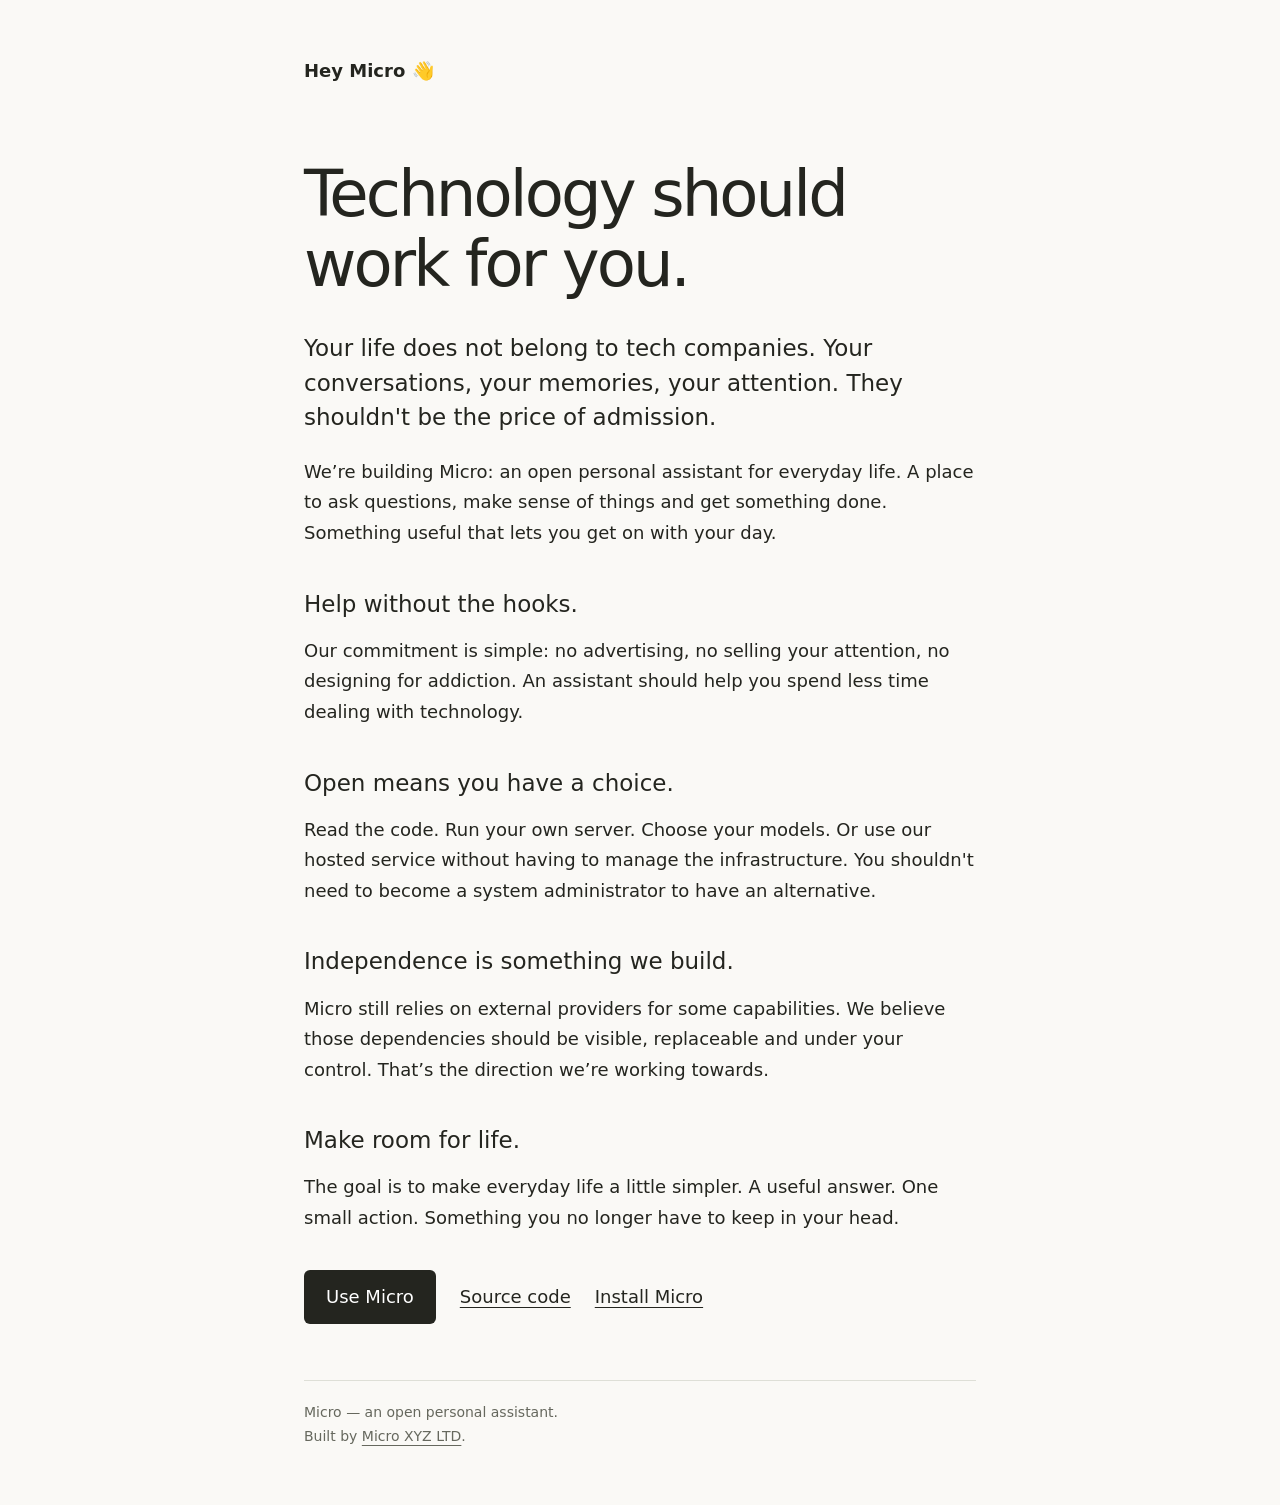
==== index.html @ 42de1020 "." ====
<!DOCTYPE html>
<html lang="en">
<head>
  <meta charset="utf-8">
  <meta name="viewport" content="width=device-width, initial-scale=1">
  <meta name="description" content="An open personal assistant. Technology that works for you.">
  <title>Hey Micro 👋</title>
  <style>
    * { box-sizing: border-box; }
    body {
      margin: 0;
      background: #faf9f6;
      color: #24251f;
      font: 18px/1.7 system-ui, -apple-system, sans-serif;
    }
    main { max-width: 720px; margin: auto; padding: 56px 24px; }
    header { margin-bottom: 72px; font-weight: 600; }
    h1 {
      font-size: clamp(40px, 8vw, 64px);
      font-weight: 500;
      line-height: 1.1;
      letter-spacing: -.045em;
      margin: 0 0 32px;
    }
    h2 { font-size: 23px; font-weight: 500; margin: 36px 0 12px; }
    p { margin: 0 0 22px; }
    a { color: inherit; text-underline-offset: 4px; }
    a:focus-visible { outline: 2px solid #496348; outline-offset: 5px; }
    .lead { font-size: 23px; line-height: 1.5; }
    .actions { display: flex; flex-wrap: wrap; gap: 16px 24px; align-items: center; margin-top: 36px; }
    .button {
      padding: 12px 22px;
      background: #24251f;
      color: white;
      border-radius: 6px;
      text-decoration: none;
    }
    .button:hover { background: #45473c; }
    footer {
      margin-top: 56px;
      padding-top: 20px;
      border-top: 1px solid #dedfd7;
      font-size: 14px;
      color: #66685e;
    }
    @media (max-width: 600px) {
      main { padding: 32px 22px; }
      header { margin-bottom: 48px; }
    }
  </style>
</head>
<body>
  <main>
    <header>Hey Micro 👋</header>

    <h1>Technology should<br>work for you.</h1>

    <p class="lead">
      Your life does not belong to tech companies. Your conversations, your memories,
      your attention. They shouldn't be the price of admission.
    </p>

    <p>
      We’re building Micro: an open personal assistant for everyday life.
      A place to ask questions, make sense of things and get something done.
      Something useful that lets you get on with your day.
    </p>

    <h2>Help without the hooks.</h2>
    <p>
      Our commitment is simple: no advertising, no selling your attention,
      no designing for addiction. An assistant should help you spend less
      time dealing with technology.
    </p>

    <h2>Open means you have a choice.</h2>
    <p>
      Read the code. Run your own server. Choose your models.
      Or use our hosted service without having to manage the infrastructure.
      You shouldn't need to become a system administrator to have an alternative.
    </p>

    <h2>Independence is something we build.</h2>
    <p>
      Micro still relies on external providers for some capabilities.
      We believe those dependencies should be visible, replaceable and
      under your control. That’s the direction we’re working towards.
    </p>

    <h2>Make room for life.</h2>
    <p>
      The goal is to make everyday life a little simpler.
      A useful answer. One small action. Something you no longer
      have to keep in your head.
    </p>

    <div class="actions">
      <a class="button" href="https://micro.mu">Use Micro</a>
      <a href="https://github.com/micro/mu">Source code</a>
      <a href="https://micro.mu/install">Install Micro</a>
    </div>

    <footer>
      Micro — an open personal assistant.<br>
      Built by <a href="https://micro.mu/about">Micro XYZ LTD</a>.
    </footer>
  </main>
</body>
</html>
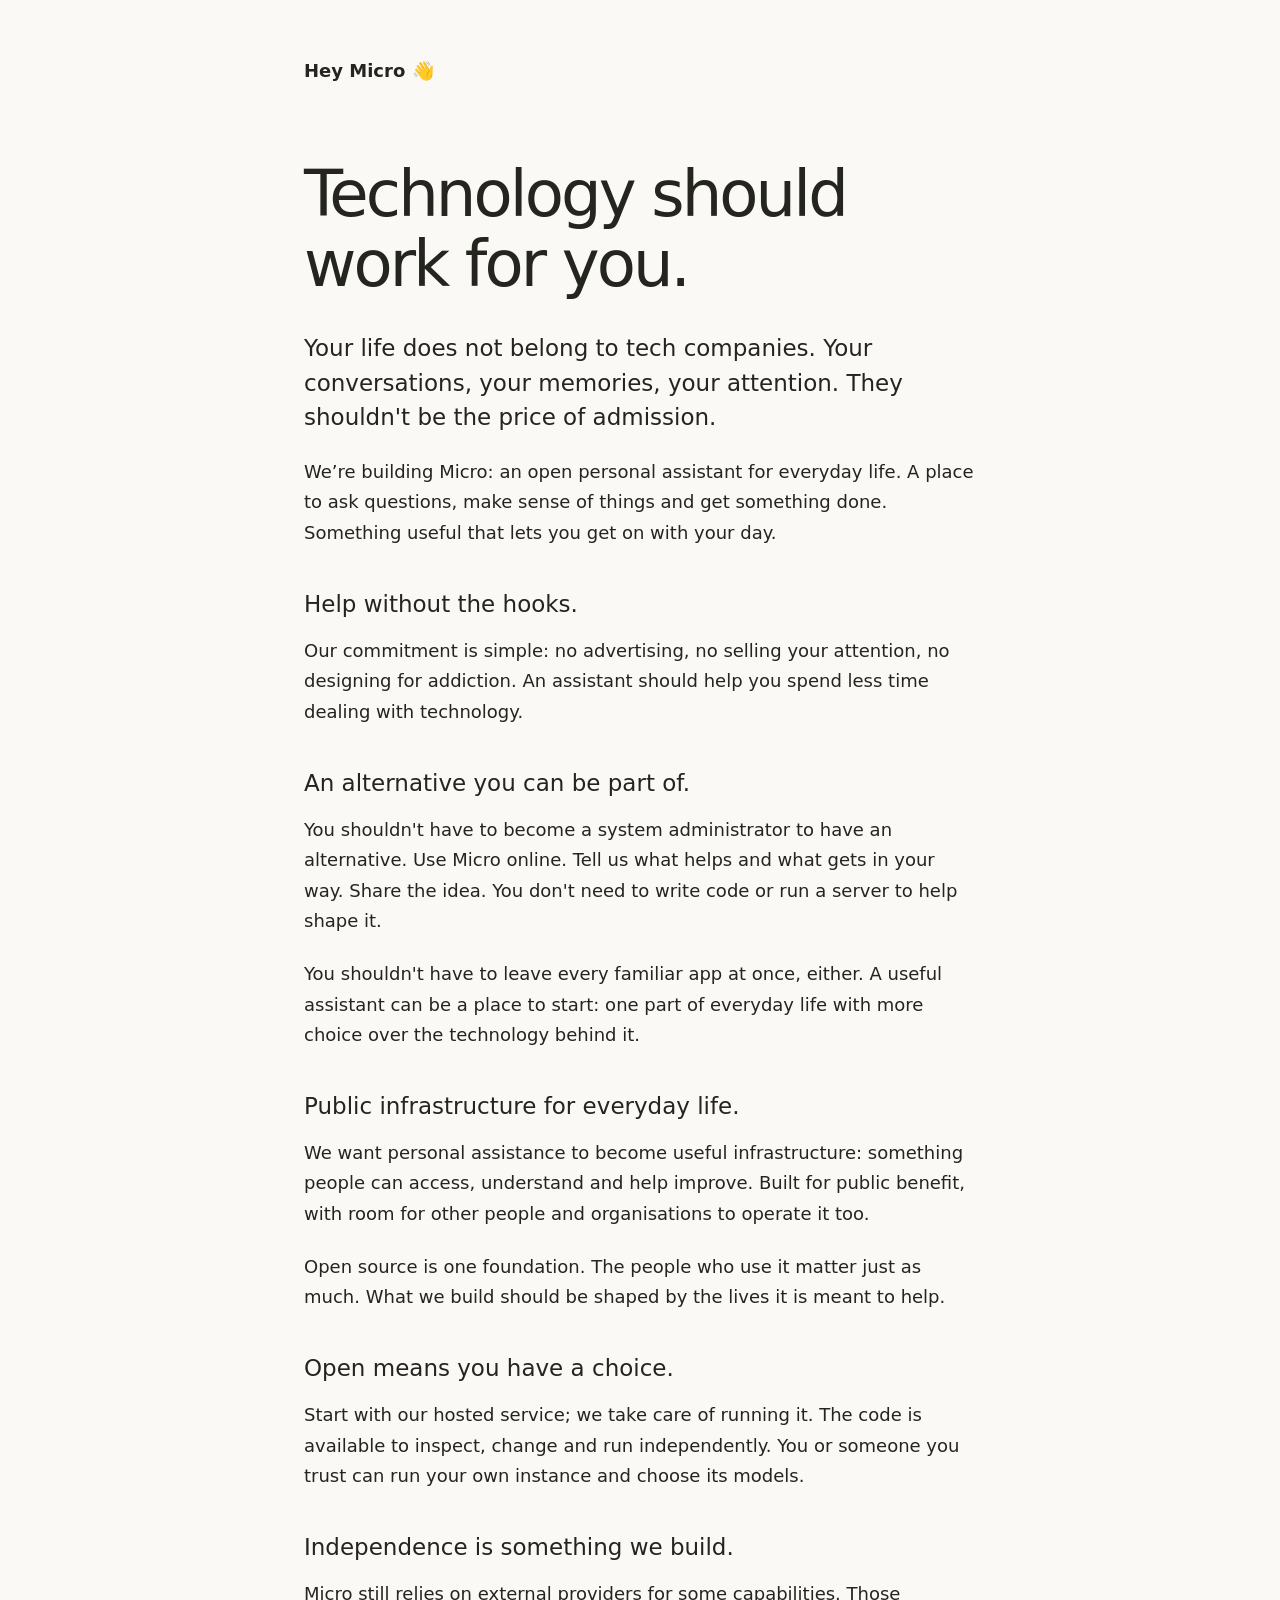
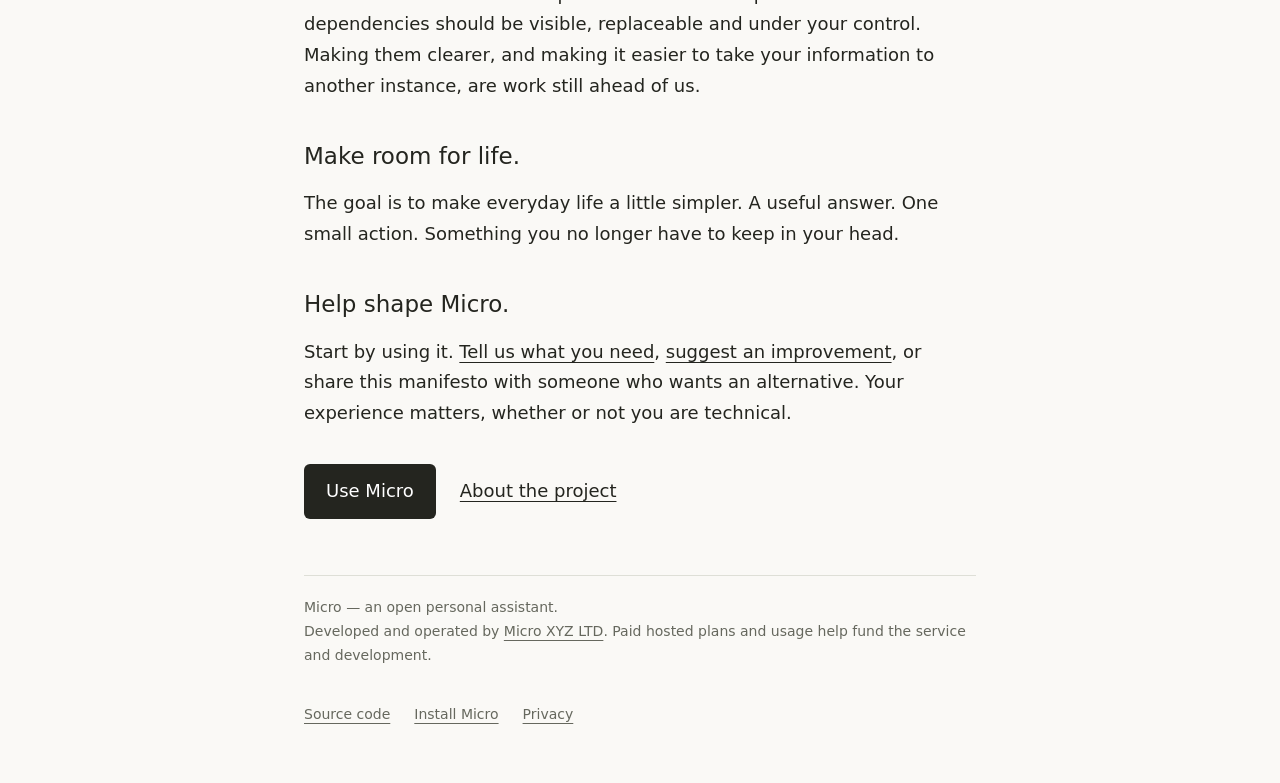
==== commit f89f247c: "Invite participation in Micro's public-benefit vision" ====
--- a/index.html
+++ b/index.html
@@ -73,18 +73,42 @@
       time dealing with technology.
     </p>
 
+    <h2>An alternative you can be part of.</h2>
+    <p>
+      You shouldn't have to become a system administrator to have an alternative.
+      Use Micro online. Tell us what helps and what gets in your way. Share the
+      idea. You don't need to write code or run a server to help shape it.
+    </p>
+    <p>
+      You shouldn't have to leave every familiar app at once, either. A useful
+      assistant can be a place to start: one part of everyday life with more
+      choice over the technology behind it.
+    </p>
+
+    <h2>Public infrastructure for everyday life.</h2>
+    <p>
+      We want personal assistance to become useful infrastructure: something
+      people can access, understand and help improve. Built for public benefit,
+      with room for other people and organisations to operate it too.
+    </p>
+    <p>
+      Open source is one foundation. The people who use it matter just as much.
+      What we build should be shaped by the lives it is meant to help.
+    </p>
+
     <h2>Open means you have a choice.</h2>
     <p>
-      Read the code. Run your own server. Choose your models.
-      Or use our hosted service without having to manage the infrastructure.
-      You shouldn't need to become a system administrator to have an alternative.
+      Start with our hosted service; we take care of running it. The code is
+      available to inspect, change and run independently. You or someone you
+      trust can run your own instance and choose its models.
     </p>
 
     <h2>Independence is something we build.</h2>
     <p>
-      Micro still relies on external providers for some capabilities.
-      We believe those dependencies should be visible, replaceable and
-      under your control. That’s the direction we’re working towards.
+      Micro still relies on external providers for some capabilities. Those
+      dependencies should be visible, replaceable and under your control.
+      Making them clearer, and making it easier to take your information to
+      another instance, are work still ahead of us.
     </p>
 
     <h2>Make room for life.</h2>
@@ -94,16 +118,29 @@
       have to keep in your head.
     </p>
 
+    <h2>Help shape Micro.</h2>
+    <p>
+      Start by using it. <a href="mailto:support@micro.mu">Tell us what you need</a>,
+      <a href="https://github.com/micro/mu/issues">suggest an improvement</a>,
+      or share this manifesto with someone who wants an alternative.
+      Your experience matters, whether or not you are technical.
+    </p>
     <div class="actions">
       <a class="button" href="https://micro.mu">Use Micro</a>
-      <a href="https://github.com/micro/mu">Source code</a>
-      <a href="https://micro.mu/install">Install Micro</a>
+      <a href="https://micro.mu/about">About the project</a>
     </div>
 
     <footer>
       Micro — an open personal assistant.<br>
-      Built by <a href="https://micro.mu/about">Micro XYZ LTD</a>.
+      Developed and operated by <a href="https://micro.mu/about">Micro XYZ LTD</a>.
+      Paid hosted plans and usage help fund the service and development.
+      <div class="actions">
+        <a href="https://github.com/micro/mu">Source code</a>
+        <a href="https://micro.mu/install">Install Micro</a>
+        <a href="https://micro.mu/privacy">Privacy</a>
+      </div>
     </footer>
   </main>
 </body>
 </html>
+
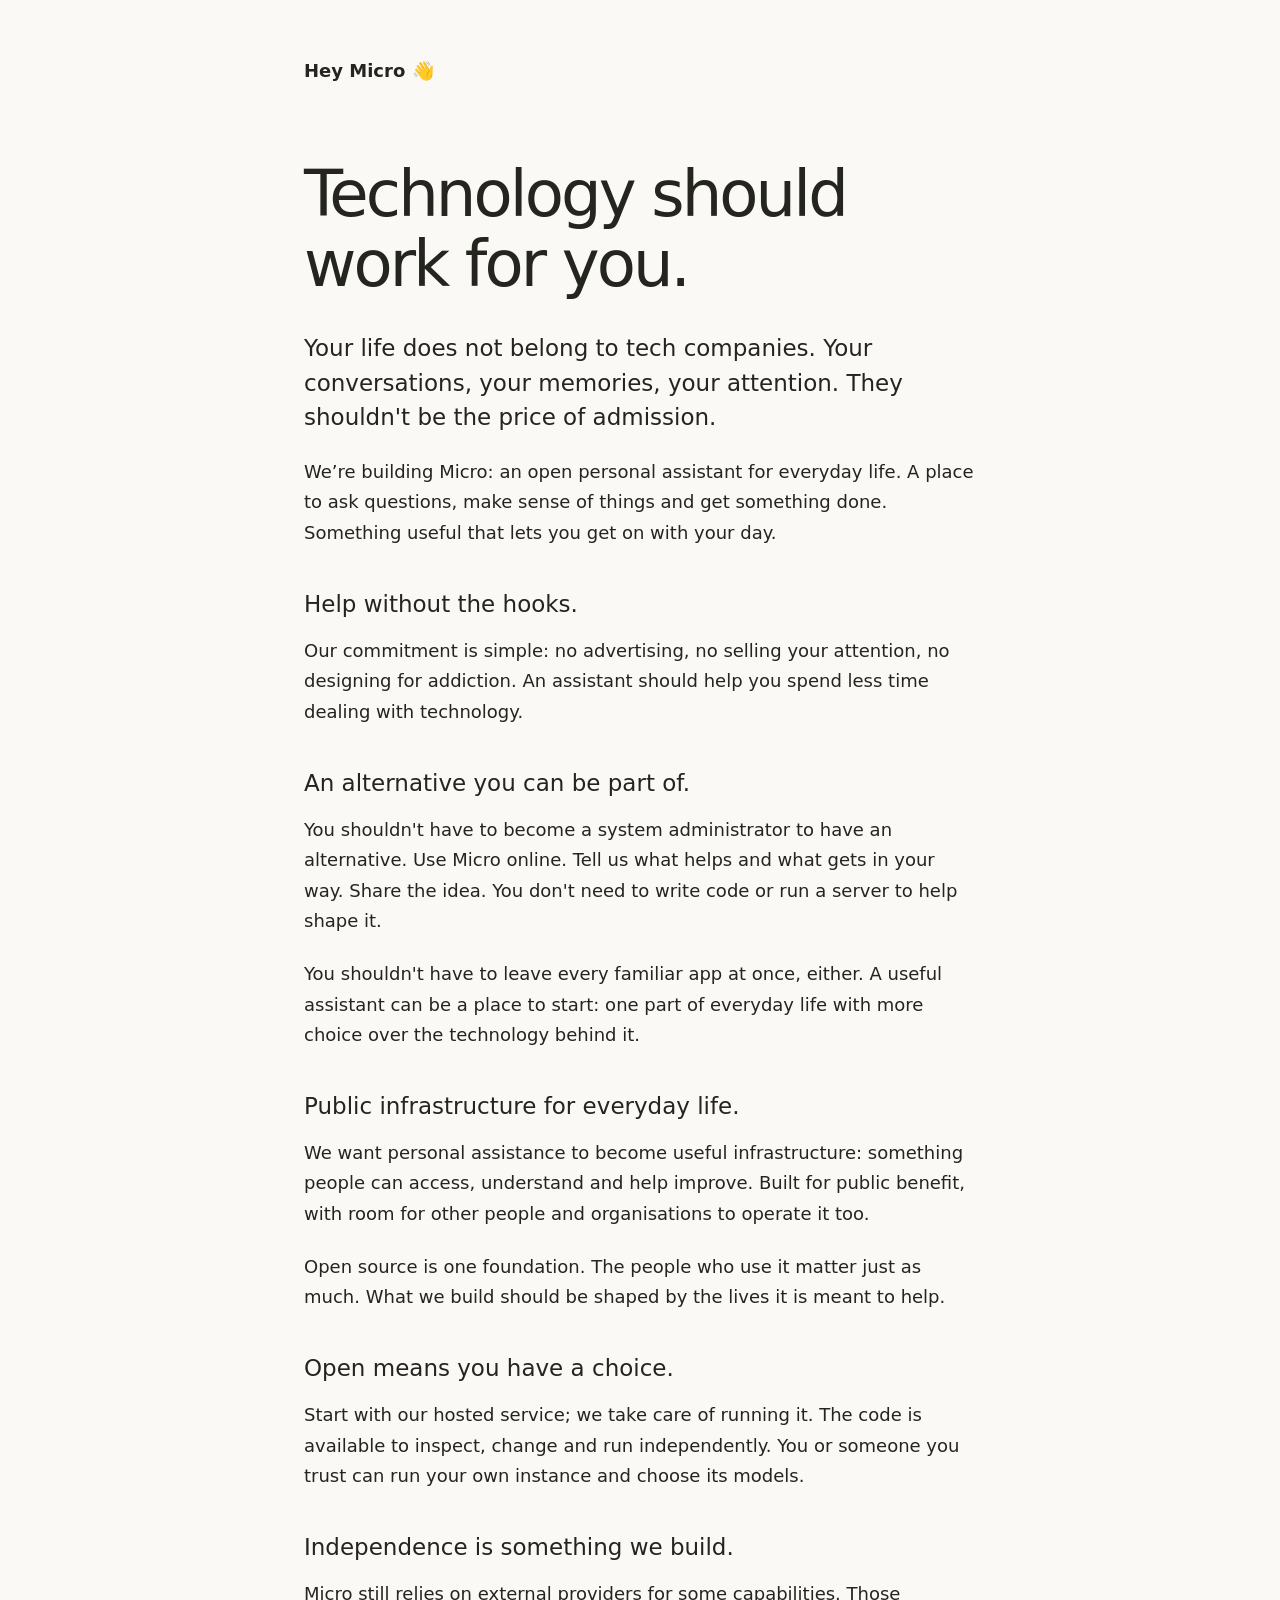
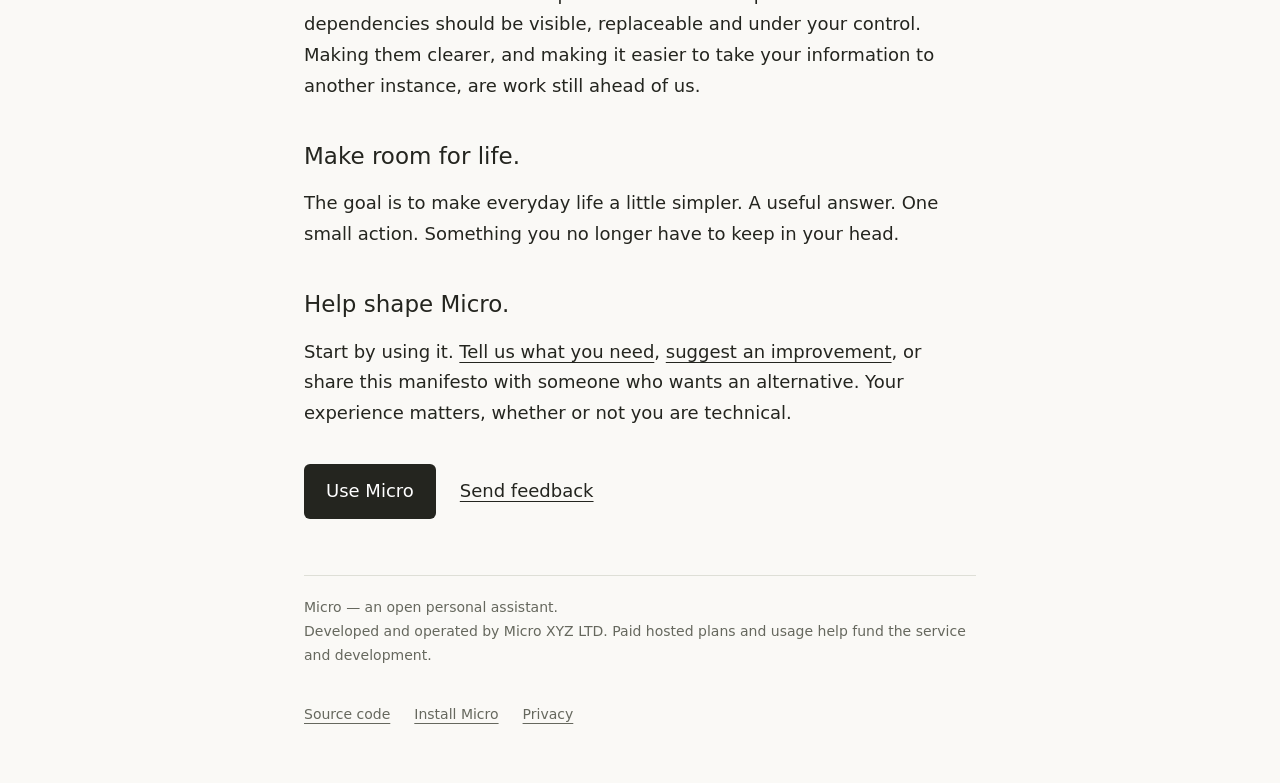
==== commit 08d53d9a: "Keep project information on the manifesto website" ====
--- a/index.html
+++ b/index.html
@@ -127,12 +127,12 @@
     </p>
     <div class="actions">
       <a class="button" href="https://micro.mu">Use Micro</a>
-      <a href="https://micro.mu/about">About the project</a>
+      <a href="mailto:support@micro.mu">Send feedback</a>
     </div>
 
     <footer>
       Micro — an open personal assistant.<br>
-      Developed and operated by <a href="https://micro.mu/about">Micro XYZ LTD</a>.
+      Developed and operated by Micro XYZ LTD.
       Paid hosted plans and usage help fund the service and development.
       <div class="actions">
         <a href="https://github.com/micro/mu">Source code</a>
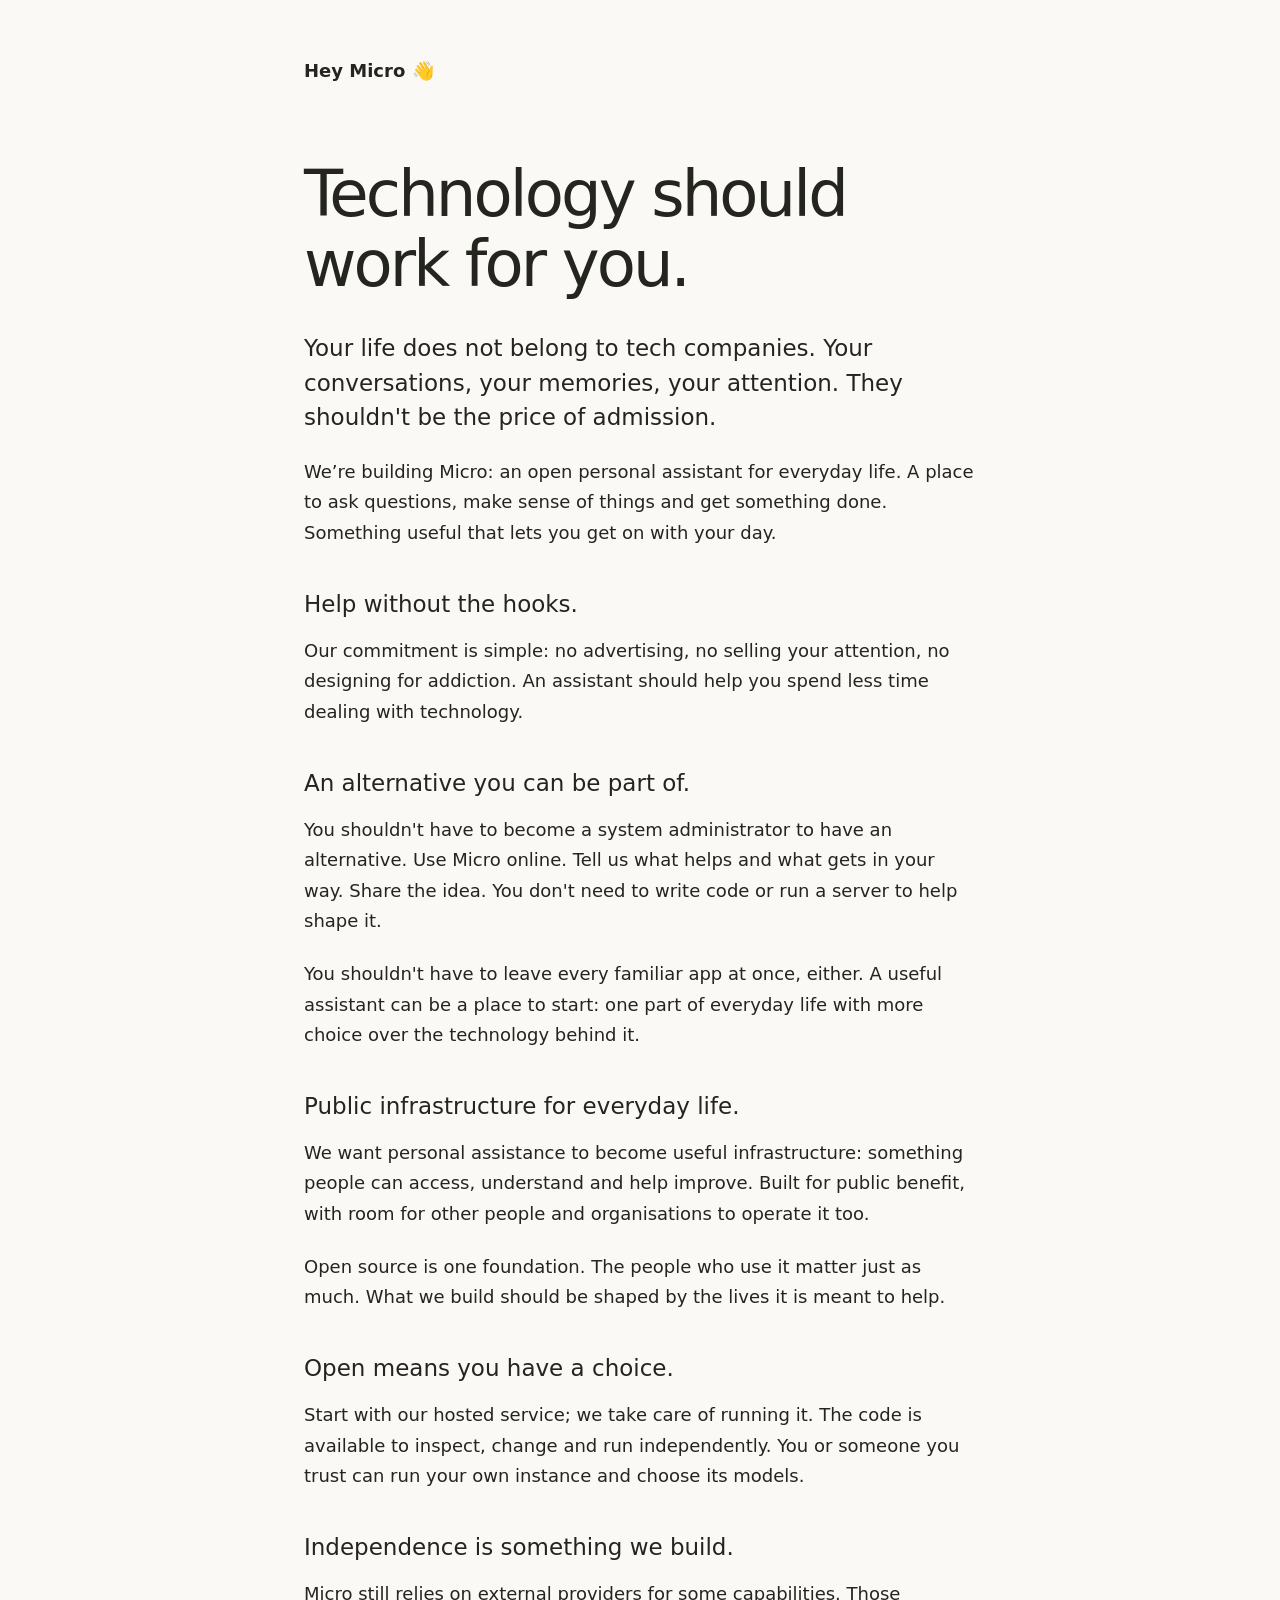
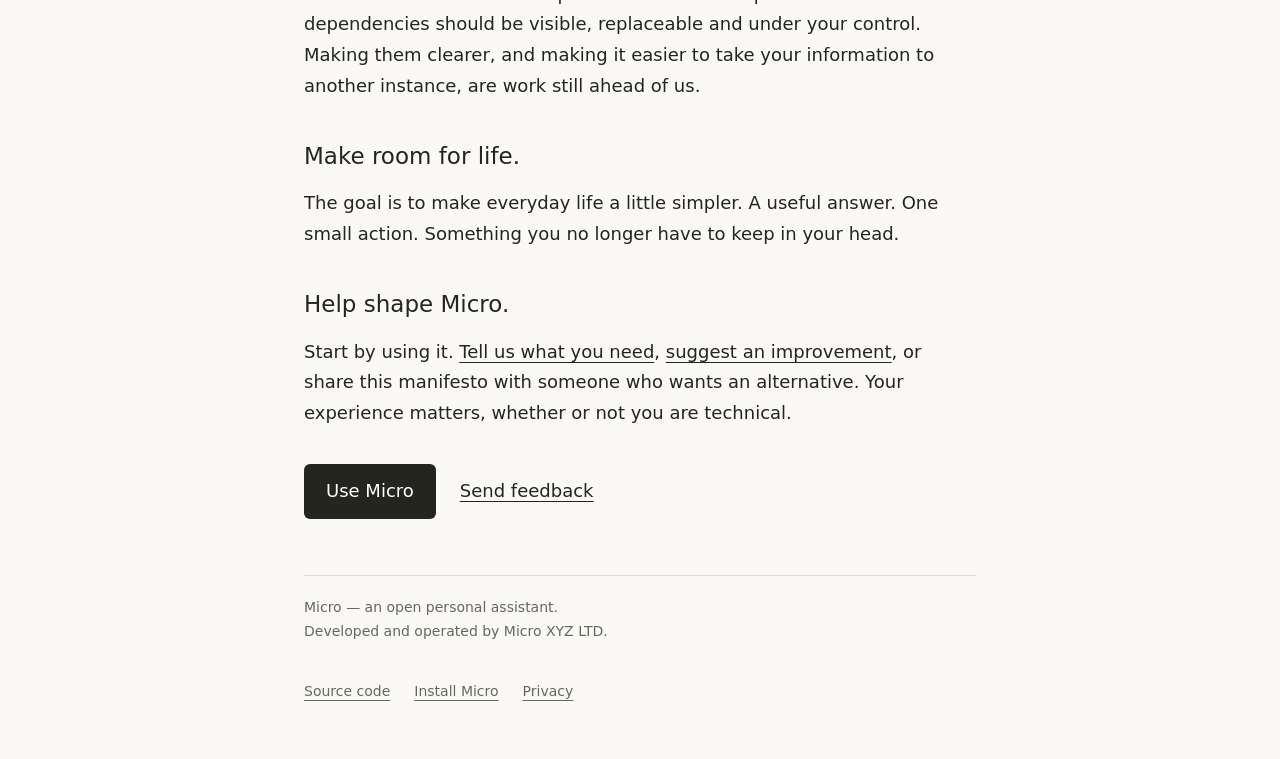
==== commit 0aa7d37d: "Shorten the project operator footer" ====
--- a/index.html
+++ b/index.html
@@ -133,7 +133,6 @@
     <footer>
       Micro — an open personal assistant.<br>
       Developed and operated by Micro XYZ LTD.
-      Paid hosted plans and usage help fund the service and development.
       <div class="actions">
         <a href="https://github.com/micro/mu">Source code</a>
         <a href="https://micro.mu/install">Install Micro</a>
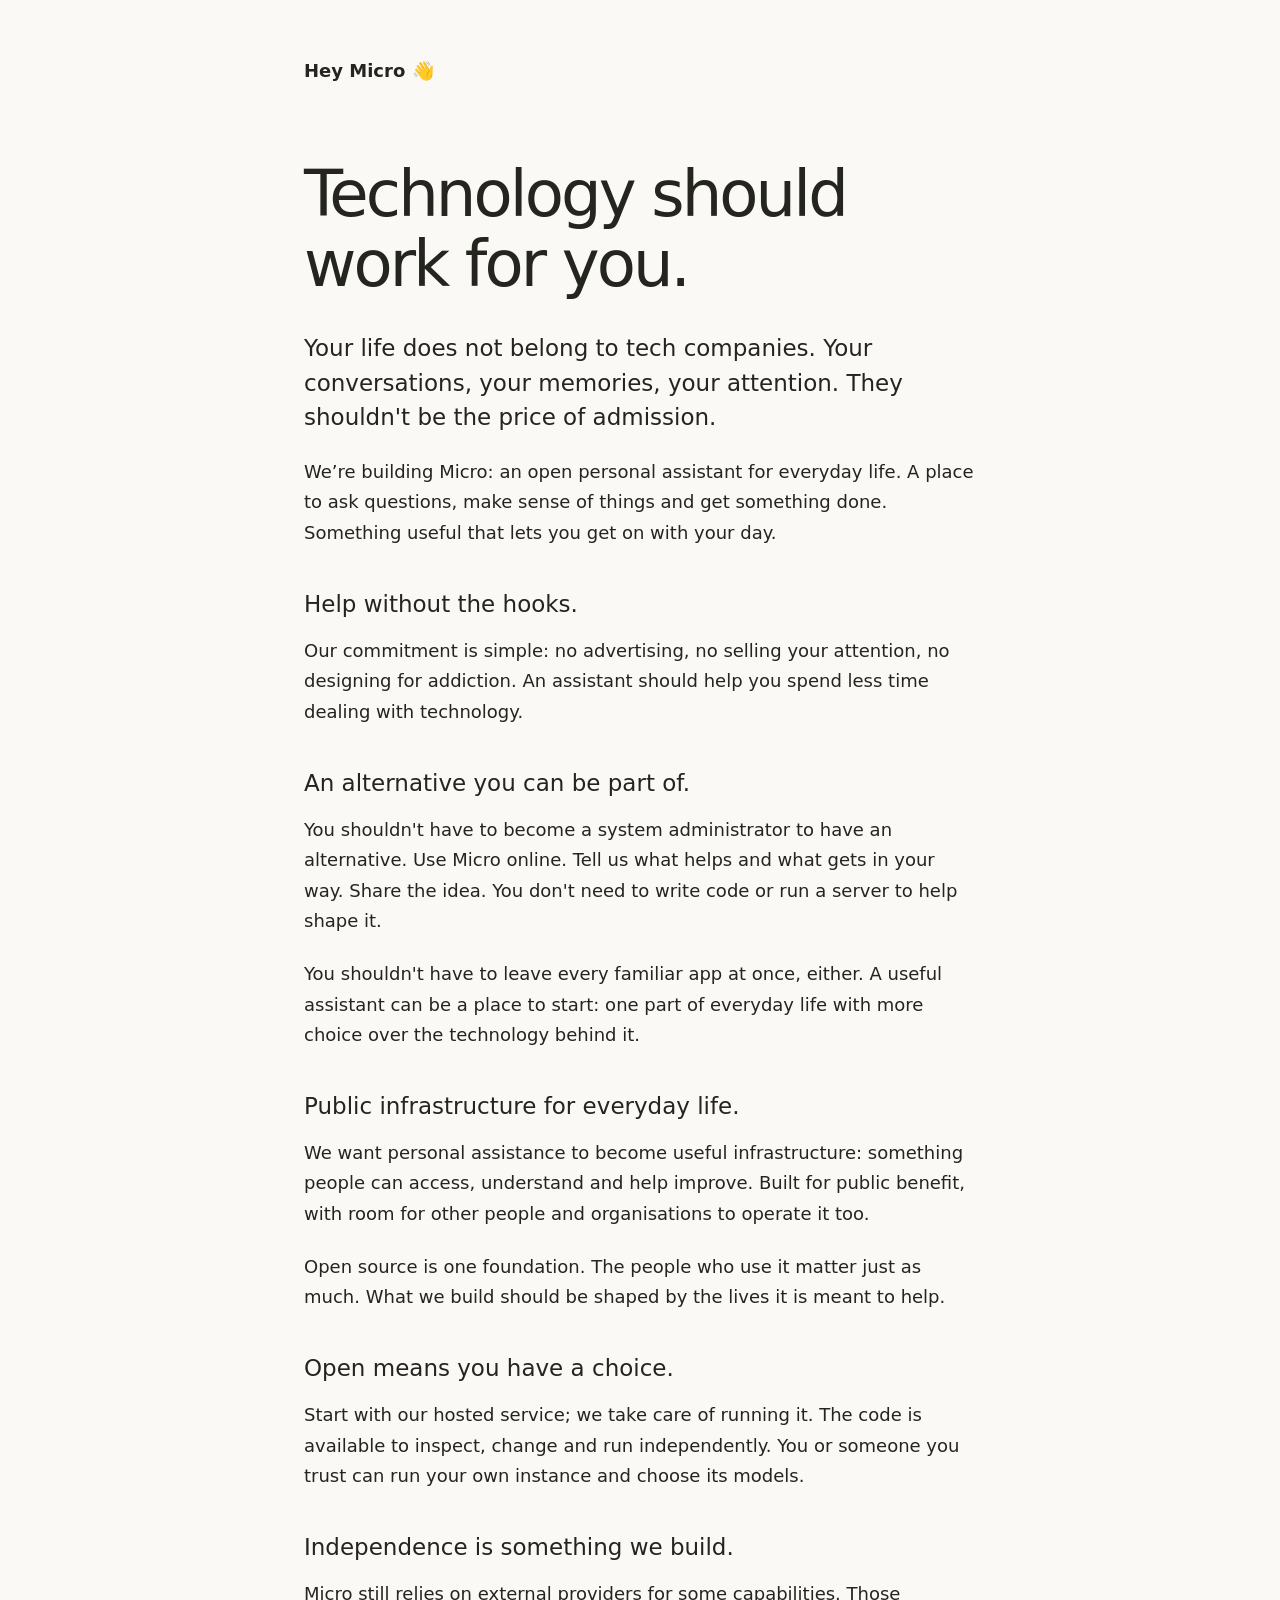
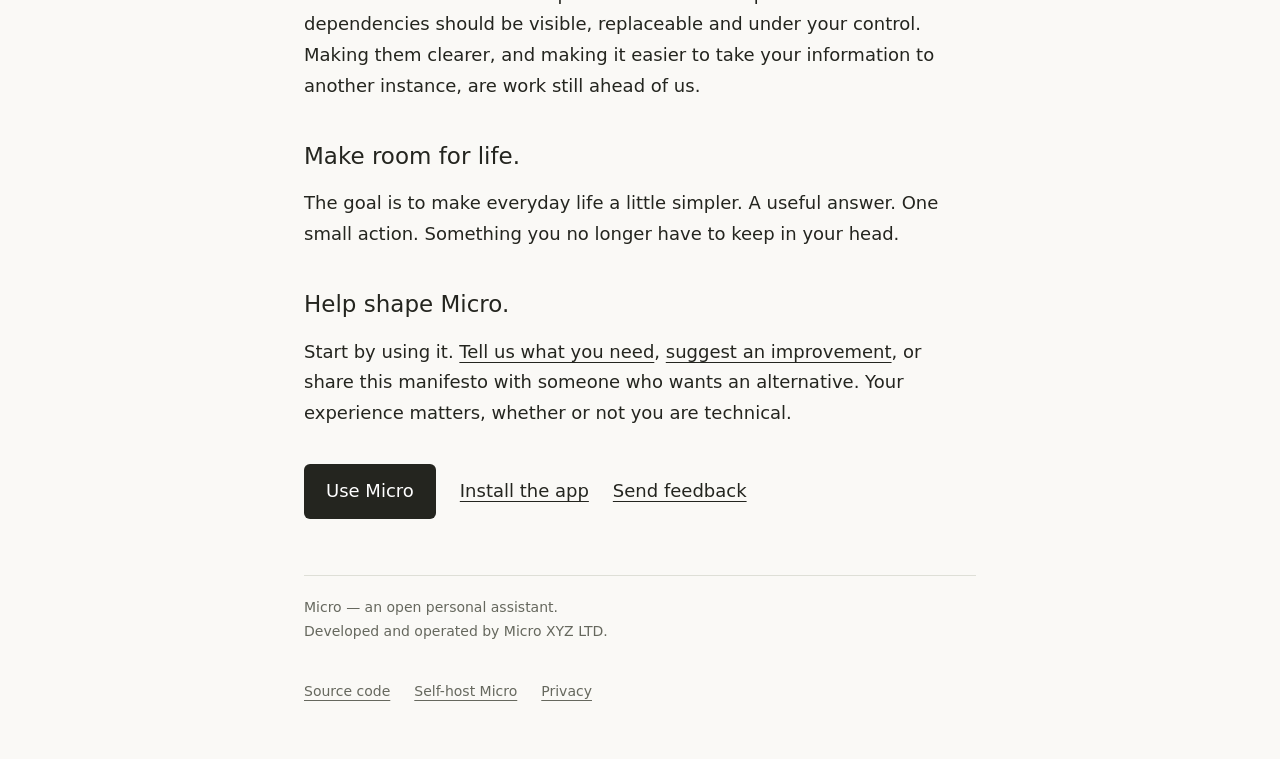
==== commit f08c2e41: "Finish feedback flow and separate app installation from self-hosting" ====
--- a/index.html
+++ b/index.html
@@ -5,49 +5,7 @@
   <meta name="viewport" content="width=device-width, initial-scale=1">
   <meta name="description" content="An open personal assistant. Technology that works for you.">
   <title>Hey Micro 👋</title>
-  <style>
-    * { box-sizing: border-box; }
-    body {
-      margin: 0;
-      background: #faf9f6;
-      color: #24251f;
-      font: 18px/1.7 system-ui, -apple-system, sans-serif;
-    }
-    main { max-width: 720px; margin: auto; padding: 56px 24px; }
-    header { margin-bottom: 72px; font-weight: 600; }
-    h1 {
-      font-size: clamp(40px, 8vw, 64px);
-      font-weight: 500;
-      line-height: 1.1;
-      letter-spacing: -.045em;
-      margin: 0 0 32px;
-    }
-    h2 { font-size: 23px; font-weight: 500; margin: 36px 0 12px; }
-    p { margin: 0 0 22px; }
-    a { color: inherit; text-underline-offset: 4px; }
-    a:focus-visible { outline: 2px solid #496348; outline-offset: 5px; }
-    .lead { font-size: 23px; line-height: 1.5; }
-    .actions { display: flex; flex-wrap: wrap; gap: 16px 24px; align-items: center; margin-top: 36px; }
-    .button {
-      padding: 12px 22px;
-      background: #24251f;
-      color: white;
-      border-radius: 6px;
-      text-decoration: none;
-    }
-    .button:hover { background: #45473c; }
-    footer {
-      margin-top: 56px;
-      padding-top: 20px;
-      border-top: 1px solid #dedfd7;
-      font-size: 14px;
-      color: #66685e;
-    }
-    @media (max-width: 600px) {
-      main { padding: 32px 22px; }
-      header { margin-bottom: 48px; }
-    }
-  </style>
+  <link rel="stylesheet" href="/style.css">
 </head>
 <body>
   <main>
@@ -120,14 +78,15 @@
 
     <h2>Help shape Micro.</h2>
     <p>
-      Start by using it. <a href="mailto:support@micro.mu">Tell us what you need</a>,
+      Start by using it. <a href="/feedback">Tell us what you need</a>,
       <a href="https://github.com/micro/mu/issues">suggest an improvement</a>,
       or share this manifesto with someone who wants an alternative.
       Your experience matters, whether or not you are technical.
     </p>
     <div class="actions">
       <a class="button" href="https://micro.mu">Use Micro</a>
-      <a href="mailto:support@micro.mu">Send feedback</a>
+      <a href="/app">Install the app</a>
+      <a href="/feedback">Send feedback</a>
     </div>
 
     <footer>
@@ -135,8 +94,8 @@
       Developed and operated by Micro XYZ LTD.
       <div class="actions">
         <a href="https://github.com/micro/mu">Source code</a>
-        <a href="https://micro.mu/install">Install Micro</a>
-        <a href="https://micro.mu/privacy">Privacy</a>
+        <a href="/install">Self-host Micro</a>
+        <a href="/privacy">Privacy</a>
       </div>
     </footer>
   </main>
--- a/style.css
+++ b/style.css
@@ -0,0 +1,75 @@
+    * { box-sizing: border-box; }
+    body {
+      margin: 0;
+      background: #faf9f6;
+      color: #24251f;
+      font: 18px/1.7 system-ui, -apple-system, sans-serif;
+    }
+    main { max-width: 720px; margin: auto; padding: 56px 24px; }
+    header { margin-bottom: 72px; font-weight: 600; }
+    h1 {
+      font-size: clamp(40px, 8vw, 64px);
+      font-weight: 500;
+      line-height: 1.1;
+      letter-spacing: -.045em;
+      margin: 0 0 32px;
+    }
+    h2 { font-size: 23px; font-weight: 500; margin: 36px 0 12px; }
+    p { margin: 0 0 22px; }
+    a { color: inherit; text-underline-offset: 4px; }
+    a:focus-visible { outline: 2px solid #496348; outline-offset: 5px; }
+    .lead { font-size: 23px; line-height: 1.5; }
+    .actions { display: flex; flex-wrap: wrap; gap: 16px 24px; align-items: center; margin-top: 36px; }
+    .button {
+      padding: 12px 22px;
+      background: #24251f;
+      color: white;
+      border-radius: 6px;
+      text-decoration: none;
+    }
+    .button:hover { background: #45473c; }
+    footer {
+      margin-top: 56px;
+      padding-top: 20px;
+      border-top: 1px solid #dedfd7;
+      font-size: 14px;
+      color: #66685e;
+    }
+    @media (max-width: 600px) {
+      main { padding: 32px 22px; }
+      header { margin-bottom: 48px; }
+    }
+
+    header a { text-decoration: none; }
+    form { display: grid; gap: 22px; margin-top: 32px; }
+    label { display: grid; gap: 8px; }
+    input, textarea { width: 100%; min-width: 0; padding: 12px; border: 1px solid #b9bcb1; border-radius: 6px; background: #fff; color: inherit; font: inherit; }
+    textarea { resize: vertical; }
+    input:focus-visible, textarea:focus-visible, button:focus-visible { outline: 2px solid #496348; outline-offset: 3px; }
+    button { border: 0; font: inherit; cursor: pointer; justify-self: start; }
+    .hint { font-size: 15px; color: #66685e; margin: 0; }
+
+    pre { padding: 16px; background: #efeee8; border-radius: 6px; white-space: pre-wrap; overflow-wrap: anywhere; }
+    code { font-size: .88em; }
+
+    /* Short interaction pages keep their primary action in the first screen. */
+    .interaction main { max-width: 640px; padding: 24px; }
+    .interaction header { margin-bottom: 24px; }
+    .interaction h1 { font-size: clamp(30px, 5vw, 40px); margin-bottom: 12px; }
+    .interaction .lead { font-size: 18px; line-height: 1.45; margin-bottom: 0; }
+    .interaction form { gap: 14px; margin-top: 20px; }
+    .interaction label { gap: 4px; font-size: 16px; line-height: 1.4; }
+    .interaction input, .interaction textarea { padding: 10px; font-size: 16px; line-height: 1.4; }
+    .interaction input { min-height: 44px; }
+    .interaction .button { min-height: 44px; padding: 8px 18px; font-size: 16px; }
+    .interaction footer { margin-top: 24px; padding-top: 12px; }
+    .interaction footer .actions { margin-top: 8px; gap: 8px 20px; }
+    @media (max-width: 600px), (max-height: 700px) {
+      .interaction main { padding: 16px 20px; }
+      .interaction header { margin-bottom: 16px; }
+      .interaction form { gap: 12px; margin-top: 16px; }
+    }
+
+    [hidden] { display: none !important; }
+    #feedback-status:empty { display: none; }
+
